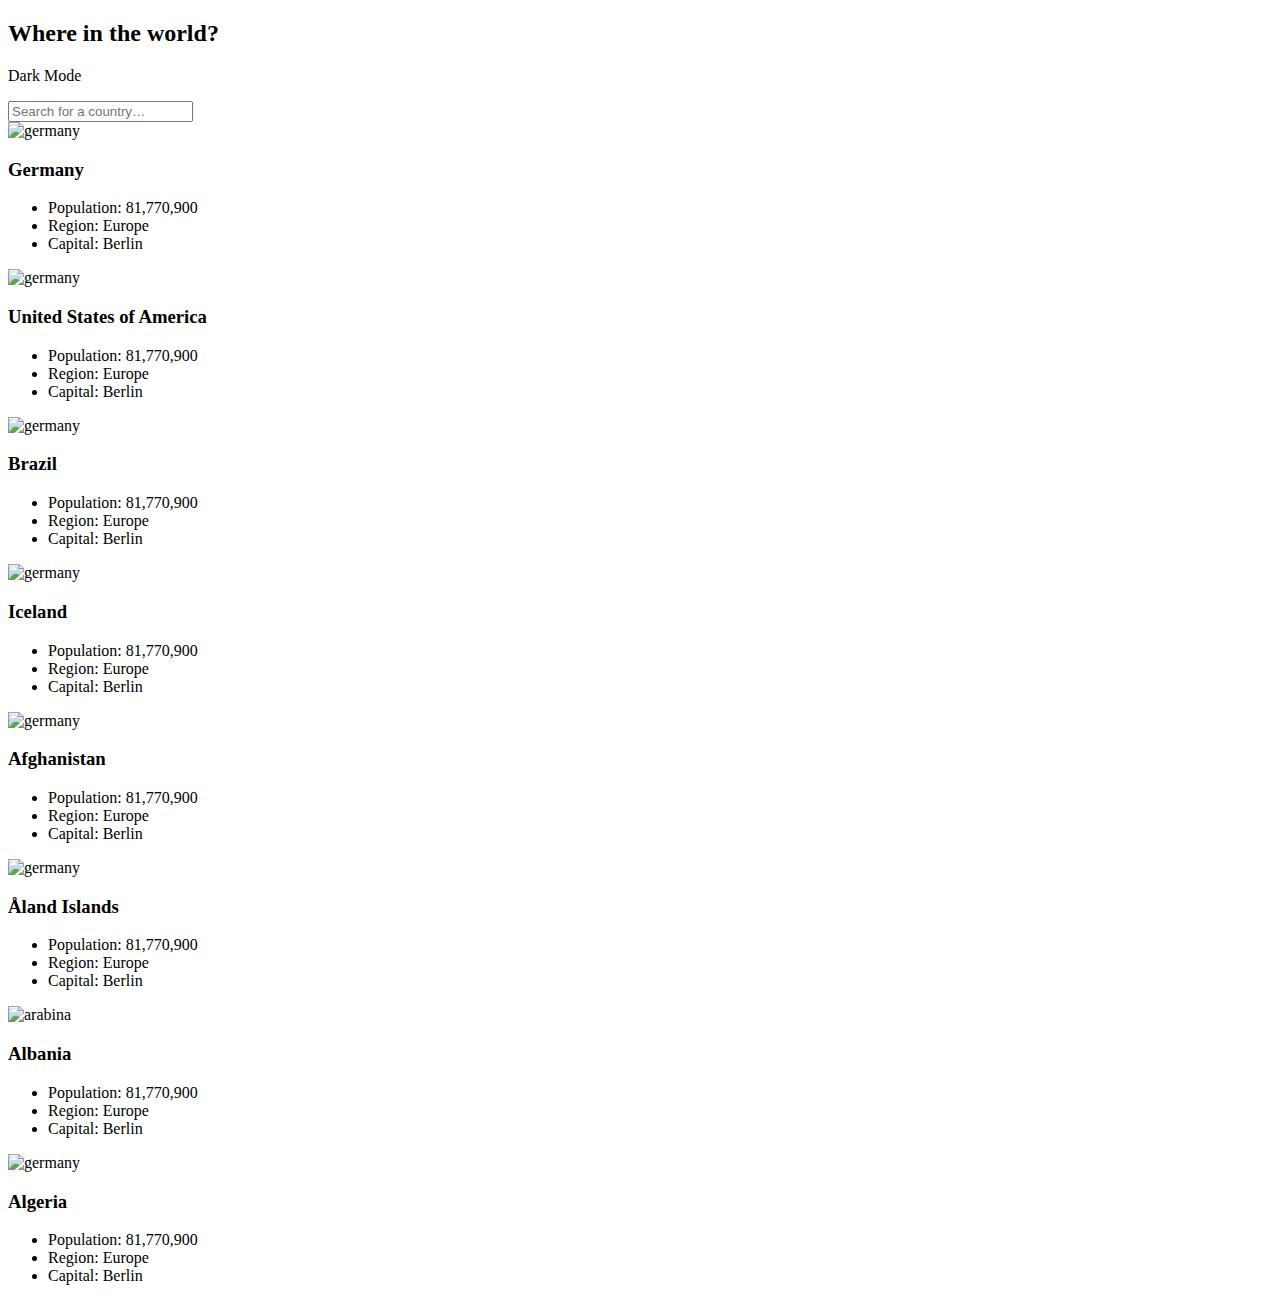
==== index.html @ b57c7f97 "tugamadi" ====
<!DOCTYPE html>
<html lang="en">
<head>
    <meta charset="UTF-8">
    <meta name="viewport" content="width=device-width, initial-scale=1.0">
    <link rel="stylesheet" href="style.css">
    <title>Davlatlar</title>
</head>
<body>
    <header>
        <div class="container">
            <h2>Where in the world?</h2>
            <p>Dark Mode</p>
        </div>
    </header>

    <main>
        <section>
            <div class="container">
                <form>
                    <input type="text" placeholder="Search for a country…">
                </form>
                <div class="countries">
                    <div class="country">
                        <img src="./images/germany.png" alt="germany">
                        <h3>Germany</h3>
                        <ul>
                            <li>Population: 81,770,900</li>
                            <li>Region: Europe</li>
                            <li>Capital: Berlin</li>
                        </ul>
                    </div>

                    <div class="country">
                        <img src="./images/1280px-Flag_of_Germany.svg (9).png" alt="germany">
                        <h3>United States of America</h3>
                        <ul>
                            <li>Population: 81,770,900</li>
                            <li>Region: Europe</li>
                            <li>Capital: Berlin</li>
                        </ul>
                    </div>

                    <div class="country">
                        <img src="./images/1280px-Flag_of_Germany.svg (10).png " alt="germany">
                        <h3>Brazil</h3>
                        <ul>
                            <li>Population: 81,770,900</li>
                            <li>Region: Europe</li>
                            <li>Capital: Berlin</li>
                        </ul>
                    </div>

                    <div class="country">
                        <img src="./images/1280px-Flag_of_Germany.svg (11).png" alt="germany">
                        <h3>Iceland</h3>
                        <ul>
                            <li>Population: 81,770,900</li>
                            <li>Region: Europe</li>
                            <li>Capital: Berlin</li>
                        </ul>
                    </div>

                    <div class="country">
                        <img src="./images/1280px-Flag_of_Germany.svg (12).png" alt="germany">
                        <h3>Afghanistan</h3>
                        <ul>
                            <li>Population: 81,770,900</li>
                            <li>Region: Europe</li>
                            <li>Capital: Berlin</li>
                        </ul>
                    </div>

                    <div class="country">
                        <img src="./images/1280px-Flag_of_Germany.svg (13).png" alt="germany">
                        <h3>Åland Islands</h3>
                        <ul>
                            <li>Population: 81,770,900</li>
                            <li>Region: Europe</li>
                            <li>Capital: Berlin</li>
                        </ul>
                    </div>

                    <div class="country">
                        <img src="./images/1280px-Flag_of_Germany.svg (14).png" alt="arabina">
                        <h3>Albania</h3>
                        <ul>
                            <li>Population: 81,770,900</li>
                            <li>Region: Europe</li>
                            <li>Capital: Berlin</li>
                        </ul>
                    </div>

                    <div class="country">
                        <img src="./images/1280px-Flag_of_Germany.svg (15).png" alt="germany">
                        <h3>Algeria</h3>
                        <ul>
                            <li>Population: 81,770,900</li>
                            <li>Region: Europe</li>
                            <li>Capital: Berlin</li>
                        </ul>
                    </div>
                </div>
            </div>
        </section>
    </main>
</body>
</html>
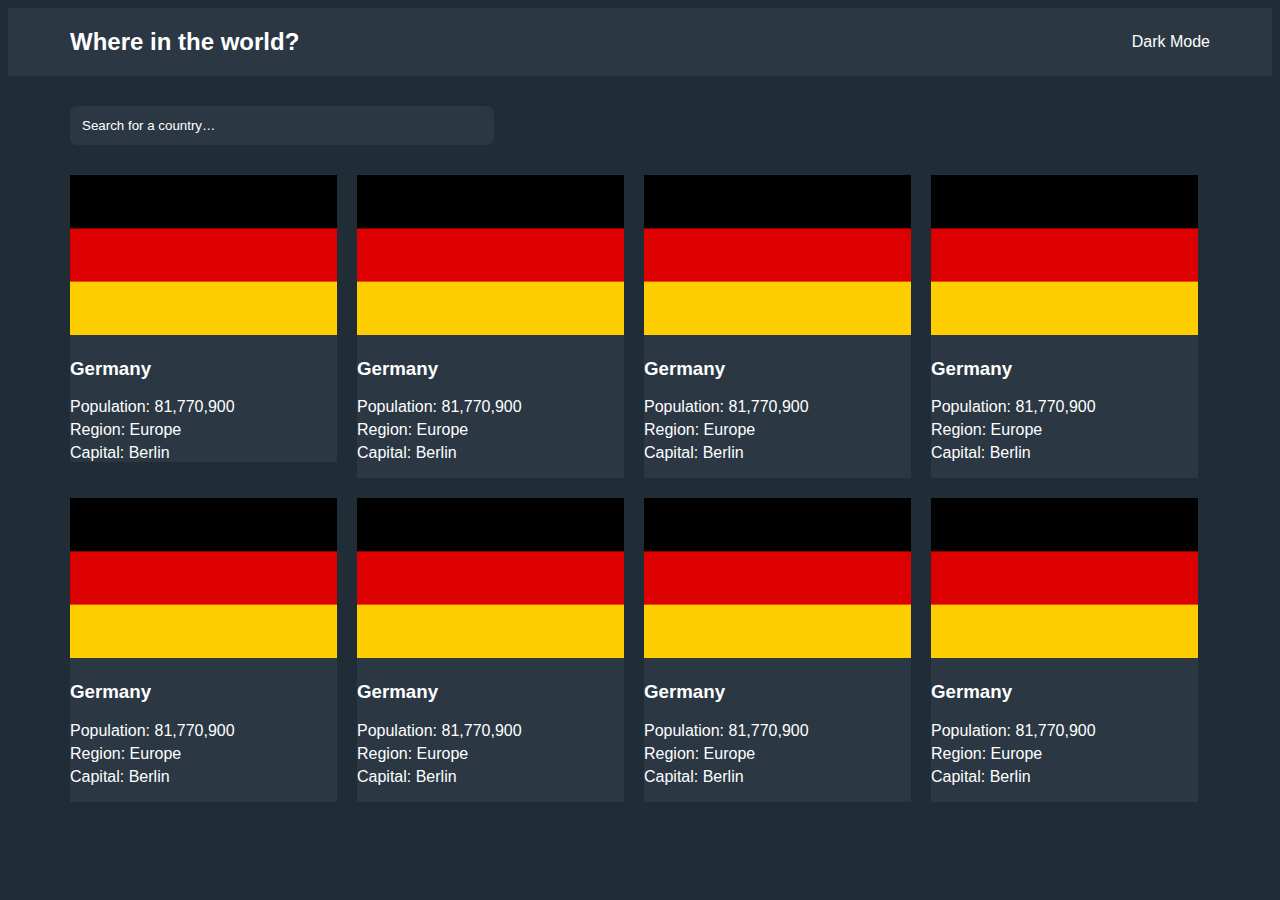
==== commit 5dc92ce2: "tugadi yarim" ====
--- a/index.html
+++ b/index.html
@@ -21,6 +21,18 @@
                     <input type="text" placeholder="Search for a country…">
                 </form>
                 <div class="countries">
+                    <a href="./countries/germany.html" target="_blank">
+                        <div class="country">
+                            <img src="./images/germany.png" alt="germany">
+                            <h3>Germany</h3>
+                            <ul>
+                                <li>Population: 81,770,900</li>
+                                <li>Region: Europe</li>
+                                <li>Capital: Berlin</li>
+                            </ul>
+                        </div>
+                    </a>
+
                     <div class="country">
                         <img src="./images/germany.png" alt="germany">
                         <h3>Germany</h3>
@@ -32,8 +44,8 @@
                     </div>
 
                     <div class="country">
-                        <img src="./images/1280px-Flag_of_Germany.svg (9).png" alt="germany">
-                        <h3>United States of America</h3>
+                        <img src="./images/germany.png" alt="germany">
+                        <h3>Germany</h3>
                         <ul>
                             <li>Population: 81,770,900</li>
                             <li>Region: Europe</li>
@@ -42,8 +54,8 @@
                     </div>
 
                     <div class="country">
-                        <img src="./images/1280px-Flag_of_Germany.svg (10).png " alt="germany">
-                        <h3>Brazil</h3>
+                        <img src="./images/germany.png" alt="germany">
+                        <h3>Germany</h3>
                         <ul>
                             <li>Population: 81,770,900</li>
                             <li>Region: Europe</li>
@@ -52,8 +64,8 @@
                     </div>
 
                     <div class="country">
-                        <img src="./images/1280px-Flag_of_Germany.svg (11).png" alt="germany">
-                        <h3>Iceland</h3>
+                        <img src="./images/germany.png" alt="germany">
+                        <h3>Germany</h3>
                         <ul>
                             <li>Population: 81,770,900</li>
                             <li>Region: Europe</li>
@@ -62,8 +74,8 @@
                     </div>
 
                     <div class="country">
-                        <img src="./images/1280px-Flag_of_Germany.svg (12).png" alt="germany">
-                        <h3>Afghanistan</h3>
+                        <img src="./images/germany.png" alt="germany">
+                        <h3>Germany</h3>
                         <ul>
                             <li>Population: 81,770,900</li>
                             <li>Region: Europe</li>
@@ -72,8 +84,8 @@
                     </div>
 
                     <div class="country">
-                        <img src="./images/1280px-Flag_of_Germany.svg (13).png" alt="germany">
-                        <h3>Åland Islands</h3>
+                        <img src="./images/germany.png" alt="germany">
+                        <h3>Germany</h3>
                         <ul>
                             <li>Population: 81,770,900</li>
                             <li>Region: Europe</li>
@@ -82,18 +94,8 @@
                     </div>
 
                     <div class="country">
-                        <img src="./images/1280px-Flag_of_Germany.svg (14).png" alt="arabina">
-                        <h3>Albania</h3>
-                        <ul>
-                            <li>Population: 81,770,900</li>
-                            <li>Region: Europe</li>
-                            <li>Capital: Berlin</li>
-                        </ul>
-                    </div>
-
-                    <div class="country">
-                        <img src="./images/1280px-Flag_of_Germany.svg (15).png" alt="germany">
-                        <h3>Algeria</h3>
+                        <img src="./images/germany.png" alt="germany">
+                        <h3>Germany</h3>
                         <ul>
                             <li>Population: 81,770,900</li>
                             <li>Region: Europe</li>
--- a/style.css
+++ b/style.css
@@ -0,0 +1,108 @@
+body {
+    font-family: Arial, Helvetica, sans-serif;
+    background-color: #202C36;
+    color: white;
+}
+
+ul {
+    list-style: none;
+    padding-left: 0;
+}
+
+a {
+    text-decoration: none;
+}
+
+.container {
+    max-width: 1140px;
+    margin: 0 auto;
+    padding: 0 20px;
+}
+
+header {
+    background-color: #2B3844;
+}
+
+header .container {
+    display: flex;
+    align-items: center;
+    justify-content: space-between;
+}
+
+input {
+    background-color: #2B3844;
+    border: none;
+    padding: 12px;
+    width: 400px;
+    margin: 30px 0;
+    color: white;
+    border-radius: 7px;
+}
+
+input::placeholder {
+    color: white;
+}
+
+.countries {
+    display: flex;
+    flex-wrap: wrap;
+    gap: 20px;
+}
+
+.country {
+    background-color: #2B3844;
+}
+
+.country li {
+    margin: 5px 0;
+}
+
+img {
+    width: 100%;
+}
+
+.countries a .country h3,
+.countries a .country li {
+    color: white;
+    text-decoration: none !important;
+}
+
+.flag {
+    width: 500px;
+    margin-top: 50px;
+}
+
+.main-country a {
+    background-color: #2B3844;
+    padding: 10px 15px;
+    color: white;
+    border-radius: 5px;
+}
+
+.back-btn {
+    margin: 20px 0;
+}
+
+.country-header {
+    margin-bottom: 50px;
+}
+
+.main-box {
+    display: flex;
+    justify-content: space-between;
+    align-items: center;
+}
+
+@media (max-width: 600px) {
+    form {
+        text-align: center;
+    }
+
+    input {
+        width: 90%;
+    }
+
+    .countries {
+        justify-content: center;
+    }
+}
